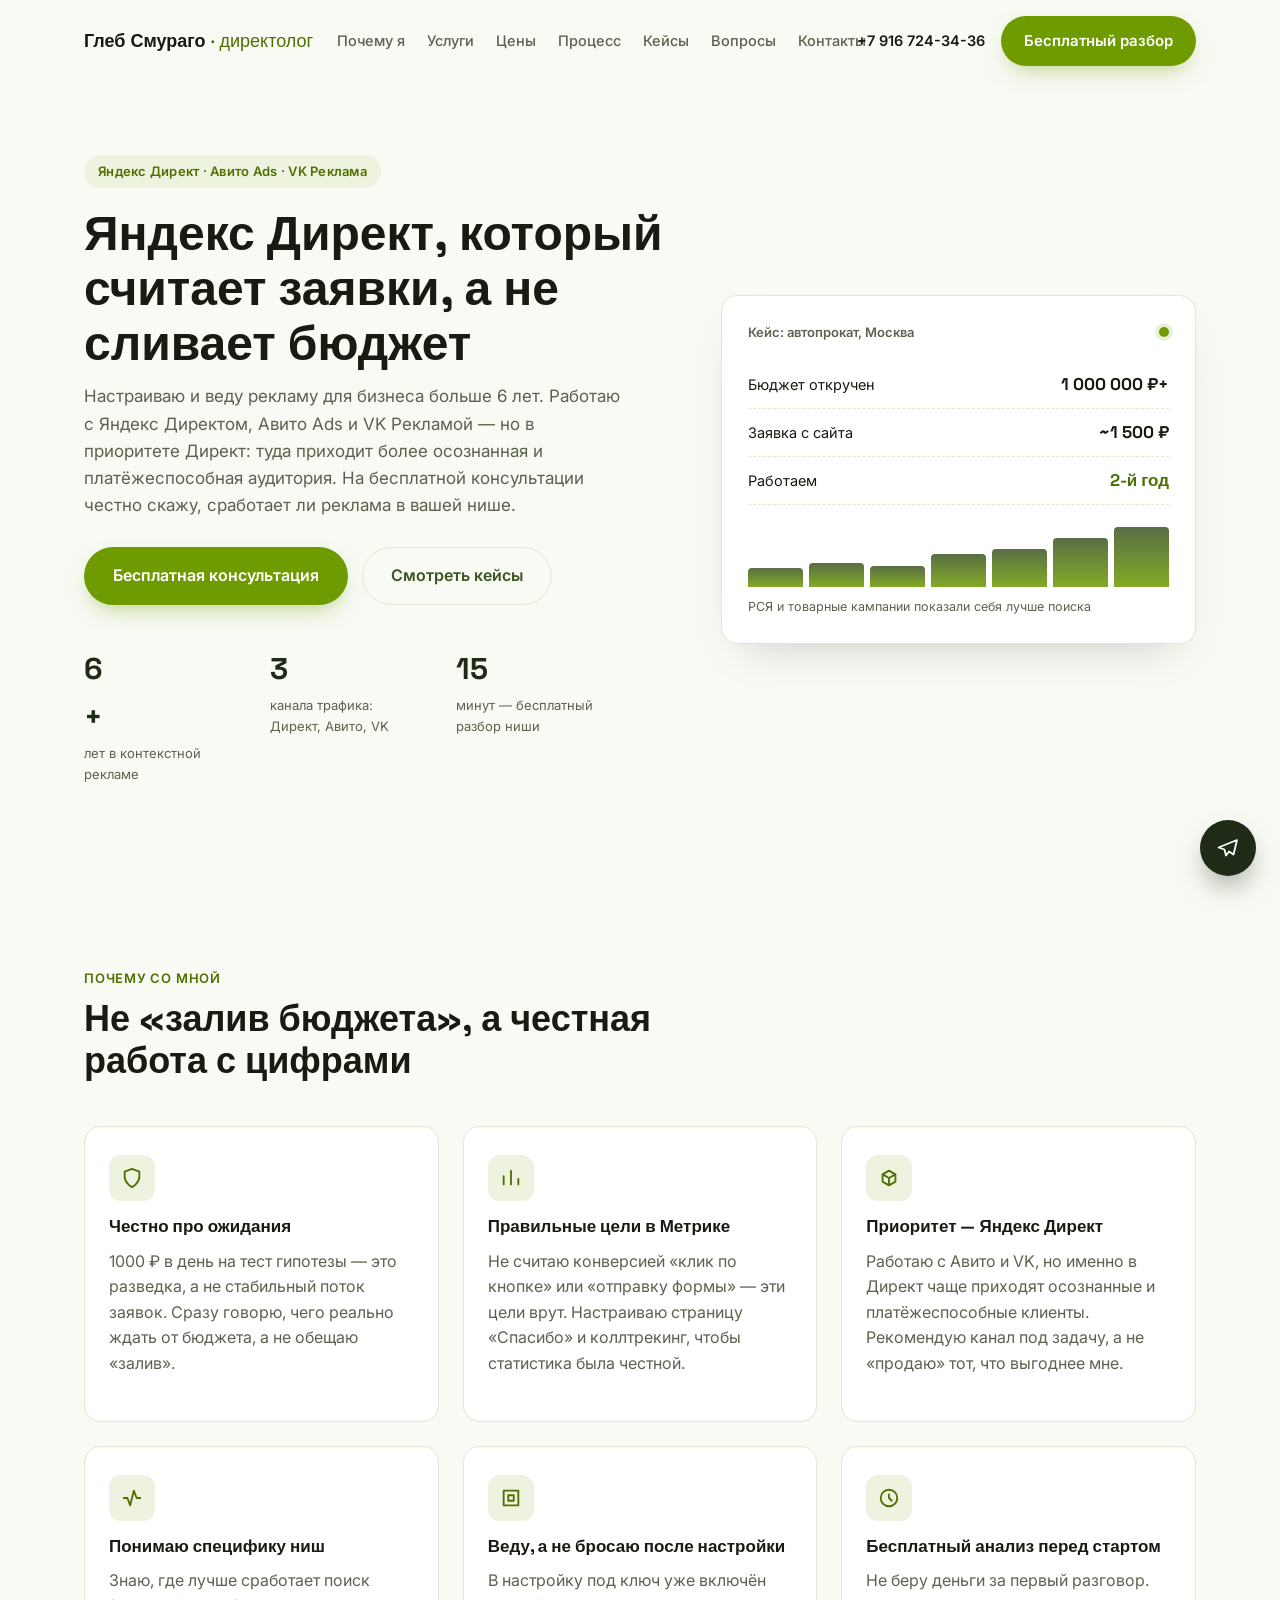
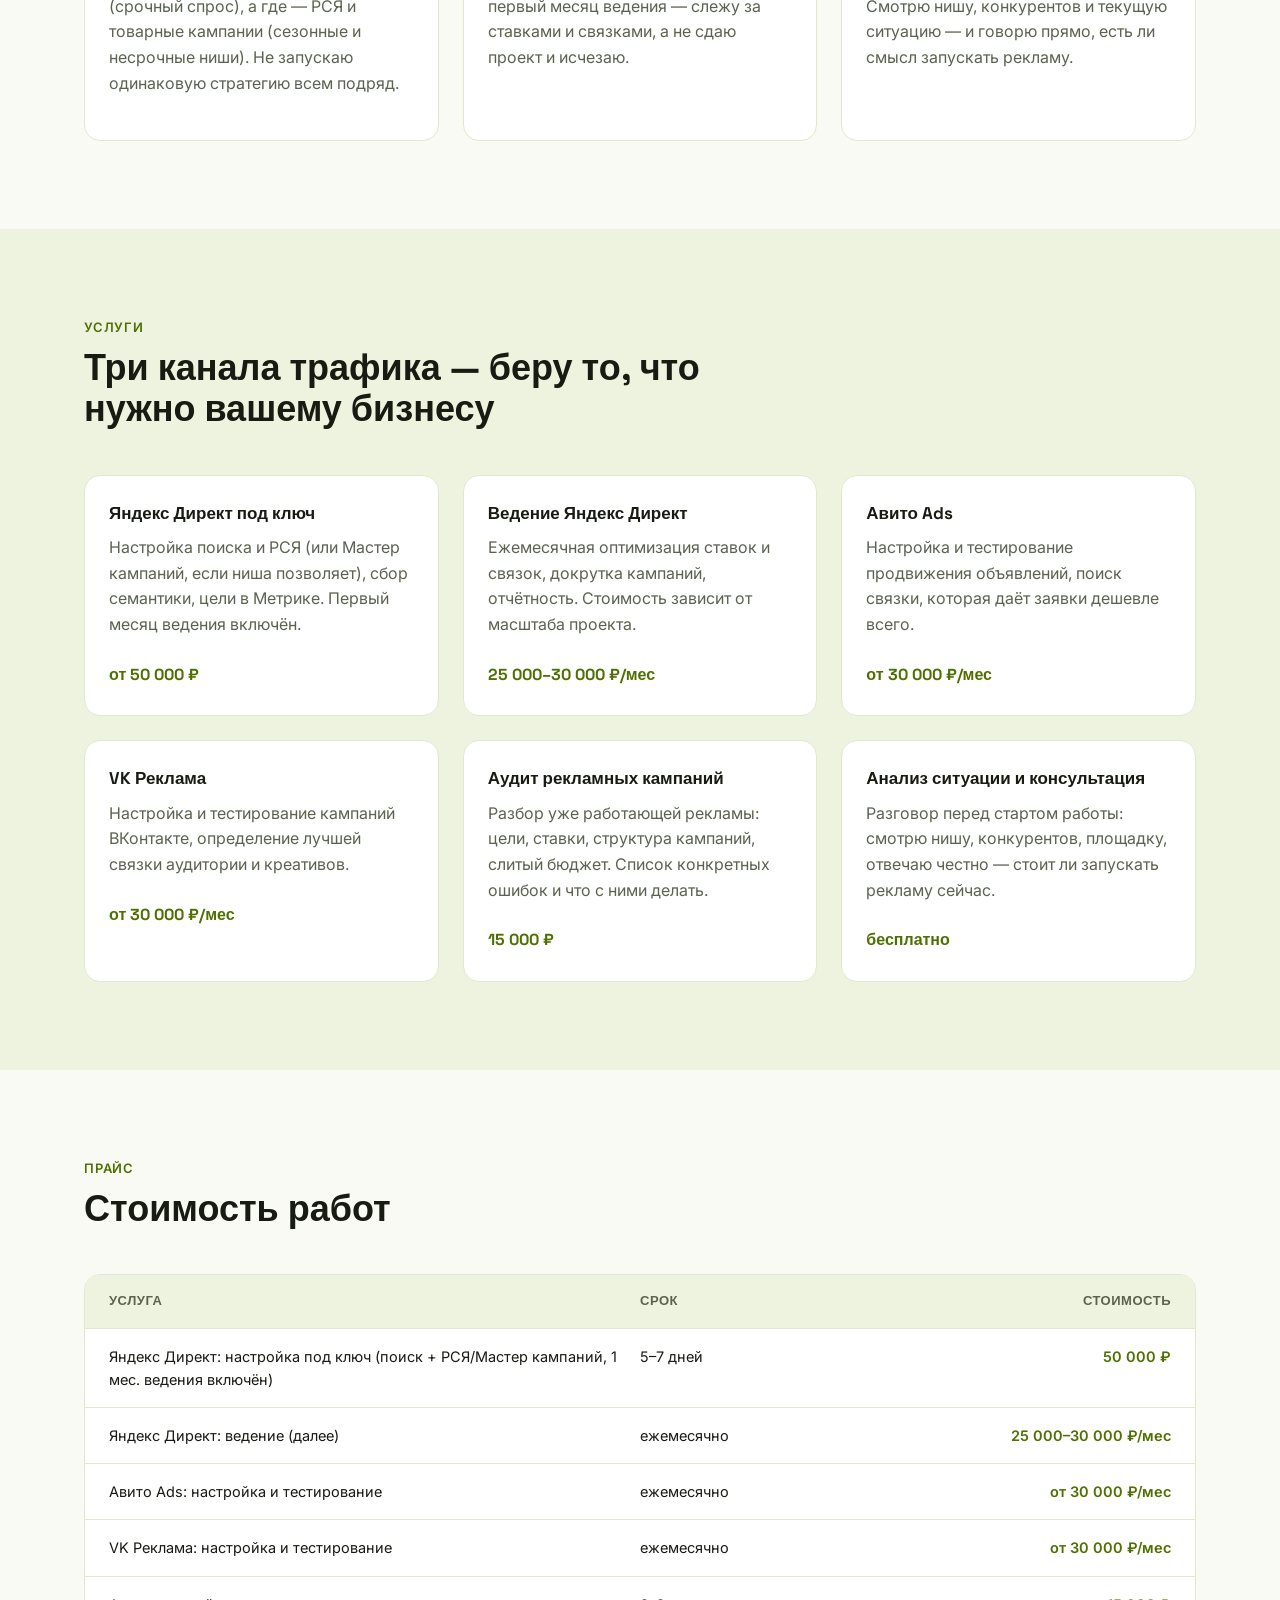
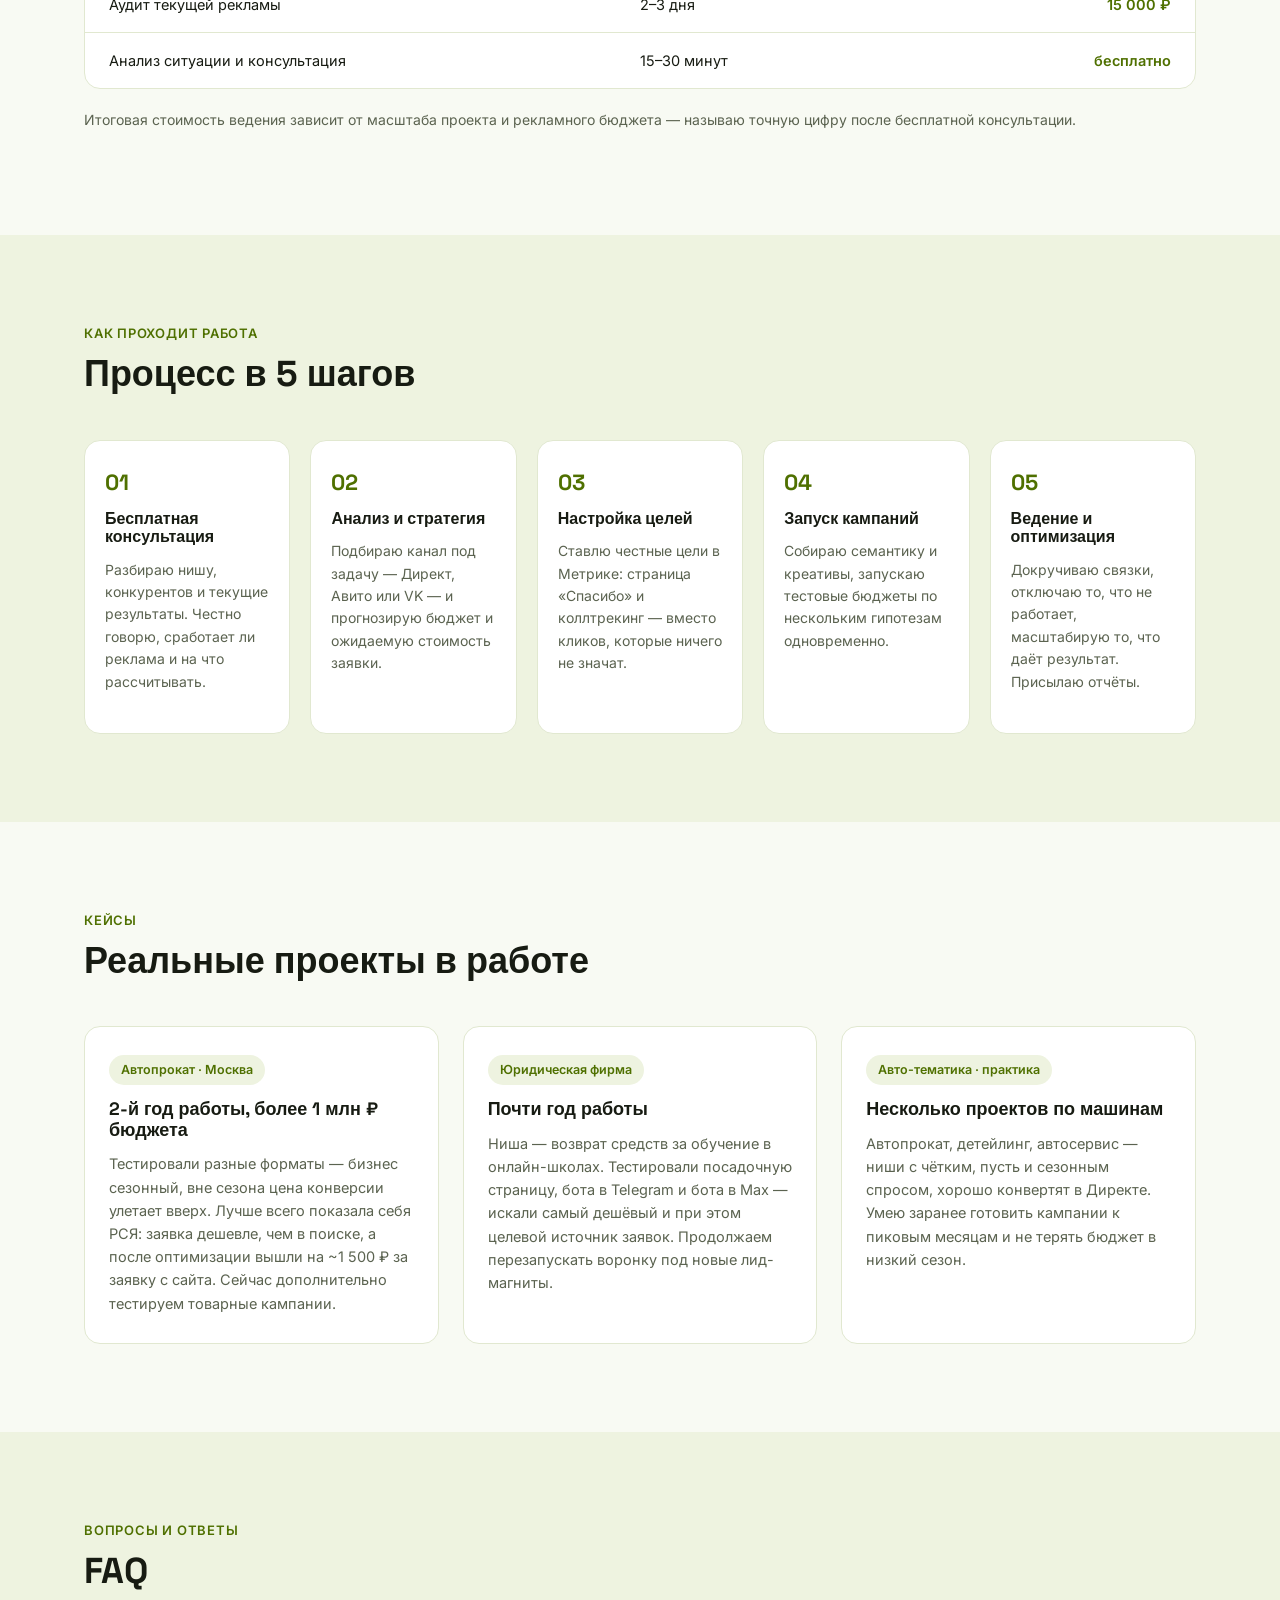
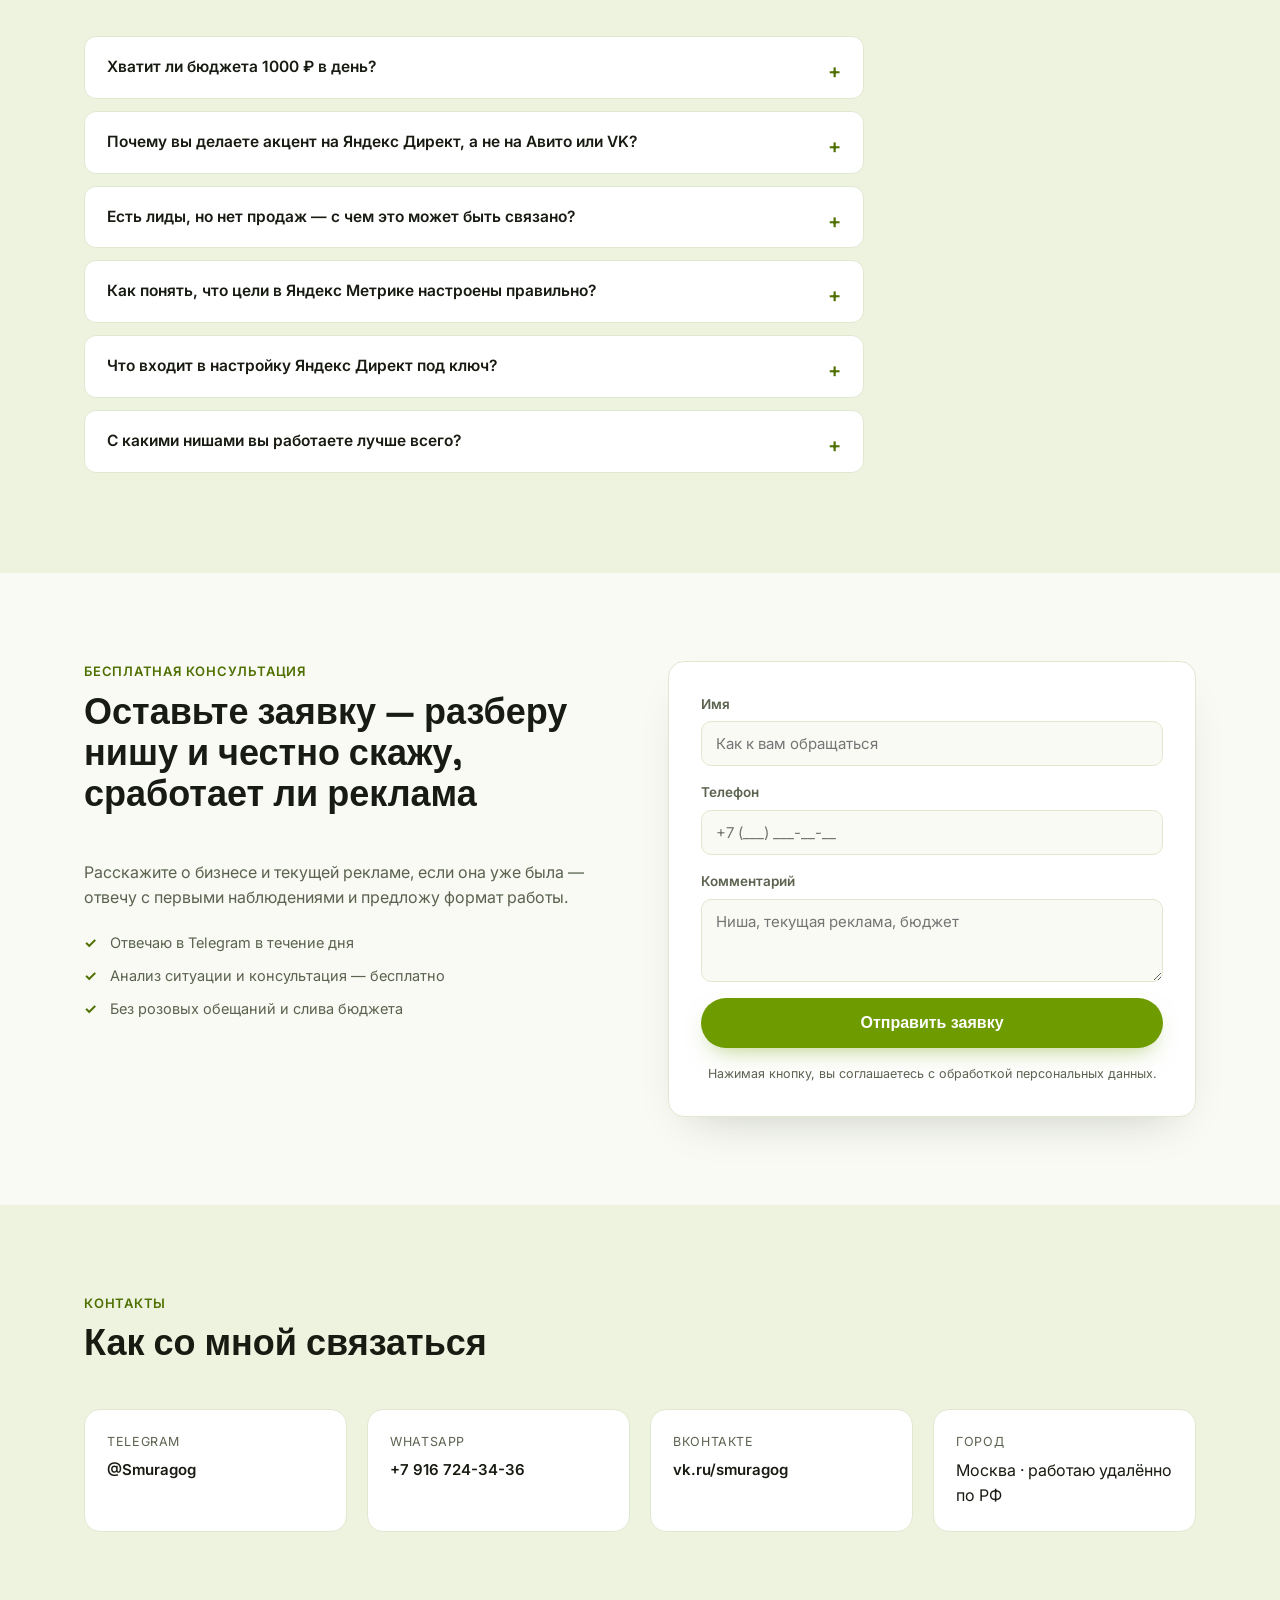
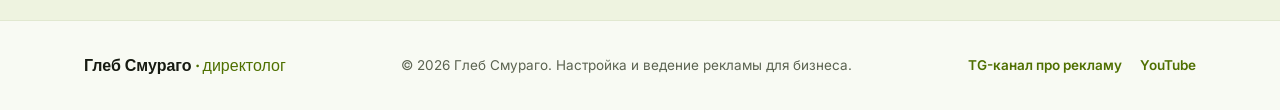
==== index.html @ e634427b "init: landing for Gleb Smurago (director marketing)" ====
<!DOCTYPE html>
<html lang="ru">
<head>
<meta charset="UTF-8">
<meta name="viewport" content="width=device-width, initial-scale=1.0">
<title>Глеб Смураго — директолог | Яндекс Директ, Авито Ads, VK Реклама</title>
<meta name="description" content="Глеб Смураго: настройка и ведение Яндекс Директ, Авито Ads и VK Рекламы. Более 6 лет опыта, честная аналитика вместо слива бюджета, бесплатная консультация перед стартом.">
<link rel="preconnect" href="https://fonts.googleapis.com">
<link rel="preconnect" href="https://fonts.gstatic.com" crossorigin>
<link href="https://fonts.googleapis.com/css2?family=Inter:wght@400;500;600;700;800&family=Space+Grotesk:wght@500;600;700&display=swap" rel="stylesheet">
<link rel="stylesheet" href="styles.css">
</head>
<body>

<header class="header" id="header">
  <div class="container header__inner">
    <a href="#home" class="logo">Глеб Смураго<span class="logo__suffix"> · директолог</span></a>
    <nav class="nav" id="nav">
      <a href="#advantages">Почему я</a>
      <a href="#services">Услуги</a>
      <a href="#prices">Цены</a>
      <a href="#process">Процесс</a>
      <a href="#cases">Кейсы</a>
      <a href="#faq">Вопросы</a>
      <a href="#contacts">Контакты</a>
    </nav>
    <div class="header__actions">
      <a href="tel:+79167243436" class="header__phone">+7 916 724-34-36</a>
      <a href="#form" class="btn btn--primary">Бесплатный разбор</a>
      <button class="burger" id="burger" aria-label="Меню">
        <span></span><span></span><span></span>
      </button>
    </div>
  </div>
</header>

<main>

  <!-- HERO -->
  <section class="hero" id="home">
    <div class="container hero__inner">
      <div class="hero__content">
        <p class="eyebrow">Яндекс Директ · Авито Ads · VK Реклама</p>
        <h1>Яндекс Директ, который считает заявки, а не сливает бюджет</h1>
        <p class="hero__lead">Настраиваю и веду рекламу для бизнеса больше 6 лет. Работаю с Яндекс Директом, Авито Ads и VK Рекламой — но в приоритете Директ: туда приходит более осознанная и платёжеспособная аудитория. На бесплатной консультации честно скажу, сработает ли реклама в вашей нише.</p>
        <div class="hero__cta">
          <a href="#form" class="btn btn--primary btn--lg">Бесплатная консультация</a>
          <a href="#cases" class="btn btn--ghost btn--lg">Смотреть кейсы</a>
        </div>
        <div class="hero__stats">
          <div class="stat">
            <span class="stat__num" data-target="6">0</span><span class="stat__plus">+</span>
            <span class="stat__label">лет в контекстной рекламе</span>
          </div>
          <div class="stat">
            <span class="stat__num" data-target="3">0</span>
            <span class="stat__label">канала трафика: Директ, Авито, VK</span>
          </div>
          <div class="stat">
            <span class="stat__num" data-target="15">0</span>
            <span class="stat__label">минут — бесплатный разбор ниши</span>
          </div>
        </div>
      </div>
      <div class="hero__card">
        <div class="hero__card-top">
          <span class="hero__card-tag">Кейс: автопрокат, Москва</span>
          <span class="hero__card-dot"></span>
        </div>
        <div class="hero__card-row">
          <span>Бюджет откручен</span>
          <strong>1 000 000 ₽+</strong>
        </div>
        <div class="hero__card-row">
          <span>Заявка с сайта</span>
          <strong>~1 500 ₽</strong>
        </div>
        <div class="hero__card-row">
          <span>Работаем</span>
          <strong class="up">2-й год</strong>
        </div>
        <div class="hero__card-chart" aria-hidden="true">
          <span style="height:30%"></span>
          <span style="height:38%"></span>
          <span style="height:34%"></span>
          <span style="height:52%"></span>
          <span style="height:60%"></span>
          <span style="height:78%"></span>
          <span style="height:94%"></span>
        </div>
        <p class="hero__card-note">РСЯ и товарные кампании показали себя лучше поиска</p>
      </div>
    </div>
  </section>

  <!-- ADVANTAGES -->
  <section class="section" id="advantages">
    <div class="container">
      <p class="section__eyebrow">Почему со мной</p>
      <h2 class="section__title">Не «залив бюджета», а честная работа с цифрами</h2>
      <div class="grid grid--3">
        <div class="adv">
          <div class="adv__icon">
            <svg viewBox="0 0 24 24" fill="none"><path d="M12 22s-8-4.5-8-11V5l8-3 8 3v6c0 6.5-8 11-8 11z" stroke="currentColor" stroke-width="2" stroke-linejoin="round"/></svg>
          </div>
          <h3>Честно про ожидания</h3>
          <p>1000 ₽ в день на тест гипотезы — это разведка, а не стабильный поток заявок. Сразу говорю, чего реально ждать от бюджета, а не обещаю «залив».</p>
        </div>
        <div class="adv">
          <div class="adv__icon">
            <svg viewBox="0 0 24 24" fill="none"><path d="M4 19V10M12 19V4M20 19V13" stroke="currentColor" stroke-width="2" stroke-linecap="round"/></svg>
          </div>
          <h3>Правильные цели в Метрике</h3>
          <p>Не считаю конверсией «клик по кнопке» или «отправку формы» — эти цели врут. Настраиваю страницу «Спасибо» и коллтрекинг, чтобы статистика была честной.</p>
        </div>
        <div class="adv">
          <div class="adv__icon">
            <svg viewBox="0 0 24 24" fill="none"><path d="M12 20l-7-4V8l7-4 7 4v8l-7 4z" stroke="currentColor" stroke-width="2" stroke-linejoin="round"/><path d="M12 20v-8M19 8l-7 4-7-4" stroke="currentColor" stroke-width="2" stroke-linejoin="round"/></svg>
          </div>
          <h3>Приоритет — Яндекс Директ</h3>
          <p>Работаю с Авито и VK, но именно в Директ чаще приходят осознанные и платёжеспособные клиенты. Рекомендую канал под задачу, а не «продаю» тот, что выгоднее мне.</p>
        </div>
        <div class="adv">
          <div class="adv__icon">
            <svg viewBox="0 0 24 24" fill="none"><path d="M3 12h4l3 8 4-16 3 8h4" stroke="currentColor" stroke-width="2" stroke-linecap="round" stroke-linejoin="round"/></svg>
          </div>
          <h3>Понимаю специфику ниш</h3>
          <p>Знаю, где лучше сработает поиск (срочный спрос), а где — РСЯ и товарные кампании (сезонные и несрочные ниши). Не запускаю одинаковую стратегию всем подряд.</p>
        </div>
        <div class="adv">
          <div class="adv__icon">
            <svg viewBox="0 0 24 24" fill="none"><path d="M4 4h16v16H4z" stroke="currentColor" stroke-width="2" stroke-linejoin="round"/><path d="M9 9h6v6H9z" stroke="currentColor" stroke-width="2" stroke-linejoin="round"/></svg>
          </div>
          <h3>Веду, а не бросаю после настройки</h3>
          <p>В настройку под ключ уже включён первый месяц ведения — слежу за ставками и связками, а не сдаю проект и исчезаю.</p>
        </div>
        <div class="adv">
          <div class="adv__icon">
            <svg viewBox="0 0 24 24" fill="none"><path d="M12 8v4l3 3" stroke="currentColor" stroke-width="2" stroke-linecap="round"/><circle cx="12" cy="12" r="9" stroke="currentColor" stroke-width="2"/></svg>
          </div>
          <h3>Бесплатный анализ перед стартом</h3>
          <p>Не беру деньги за первый разговор. Смотрю нишу, конкурентов и текущую ситуацию — и говорю прямо, есть ли смысл запускать рекламу.</p>
        </div>
      </div>
    </div>
  </section>

  <!-- SERVICES -->
  <section class="section section--alt" id="services">
    <div class="container">
      <p class="section__eyebrow">Услуги</p>
      <h2 class="section__title">Три канала трафика — беру то, что нужно вашему бизнесу</h2>
      <div class="grid grid--3">
        <div class="service">
          <h3>Яндекс Директ под ключ</h3>
          <p>Настройка поиска и РСЯ (или Мастер кампаний, если ниша позволяет), сбор семантики, цели в Метрике. Первый месяц ведения включён.</p>
          <span class="service__price">от 50 000 ₽</span>
        </div>
        <div class="service">
          <h3>Ведение Яндекс Директ</h3>
          <p>Ежемесячная оптимизация ставок и связок, докрутка кампаний, отчётность. Стоимость зависит от масштаба проекта.</p>
          <span class="service__price">25 000–30 000 ₽/мес</span>
        </div>
        <div class="service">
          <h3>Авито Ads</h3>
          <p>Настройка и тестирование продвижения объявлений, поиск связки, которая даёт заявки дешевле всего.</p>
          <span class="service__price">от 30 000 ₽/мес</span>
        </div>
        <div class="service">
          <h3>VK Реклама</h3>
          <p>Настройка и тестирование кампаний ВКонтакте, определение лучшей связки аудитории и креативов.</p>
          <span class="service__price">от 30 000 ₽/мес</span>
        </div>
        <div class="service">
          <h3>Аудит рекламных кампаний</h3>
          <p>Разбор уже работающей рекламы: цели, ставки, структура кампаний, слитый бюджет. Список конкретных ошибок и что с ними делать.</p>
          <span class="service__price">15 000 ₽</span>
        </div>
        <div class="service">
          <h3>Анализ ситуации и консультация</h3>
          <p>Разговор перед стартом работы: смотрю нишу, конкурентов, площадку, отвечаю честно — стоит ли запускать рекламу сейчас.</p>
          <span class="service__price">бесплатно</span>
        </div>
      </div>
    </div>
  </section>

  <!-- PRICES -->
  <section class="section" id="prices">
    <div class="container">
      <p class="section__eyebrow">Прайс</p>
      <h2 class="section__title">Стоимость работ</h2>
      <div class="price-table">
        <div class="price-row price-row--head">
          <span>Услуга</span>
          <span>Срок</span>
          <span>Стоимость</span>
        </div>
        <div class="price-row"><span>Яндекс Директ: настройка под ключ (поиск + РСЯ/Мастер кампаний, 1 мес. ведения включён)</span><span>5–7 дней</span><span>50 000 ₽</span></div>
        <div class="price-row"><span>Яндекс Директ: ведение (далее)</span><span>ежемесячно</span><span>25 000–30 000 ₽/мес</span></div>
        <div class="price-row"><span>Авито Ads: настройка и тестирование</span><span>ежемесячно</span><span>от 30 000 ₽/мес</span></div>
        <div class="price-row"><span>VK Реклама: настройка и тестирование</span><span>ежемесячно</span><span>от 30 000 ₽/мес</span></div>
        <div class="price-row"><span>Аудит текущей рекламы</span><span>2–3 дня</span><span>15 000 ₽</span></div>
        <div class="price-row"><span>Анализ ситуации и консультация</span><span>15–30 минут</span><span>бесплатно</span></div>
      </div>
      <p class="price-note">Итоговая стоимость ведения зависит от масштаба проекта и рекламного бюджета — называю точную цифру после бесплатной консультации.</p>
    </div>
  </section>

  <!-- PROCESS -->
  <section class="section section--alt" id="process">
    <div class="container">
      <p class="section__eyebrow">Как проходит работа</p>
      <h2 class="section__title">Процесс в 5 шагов</h2>
      <div class="steps">
        <div class="step">
          <span class="step__num">01</span>
          <h3>Бесплатная консультация</h3>
          <p>Разбираю нишу, конкурентов и текущие результаты. Честно говорю, сработает ли реклама и на что рассчитывать.</p>
        </div>
        <div class="step">
          <span class="step__num">02</span>
          <h3>Анализ и стратегия</h3>
          <p>Подбираю канал под задачу — Директ, Авито или VK — и прогнозирую бюджет и ожидаемую стоимость заявки.</p>
        </div>
        <div class="step">
          <span class="step__num">03</span>
          <h3>Настройка целей</h3>
          <p>Ставлю честные цели в Метрике: страница «Спасибо» и коллтрекинг — вместо кликов, которые ничего не значат.</p>
        </div>
        <div class="step">
          <span class="step__num">04</span>
          <h3>Запуск кампаний</h3>
          <p>Собираю семантику и креативы, запускаю тестовые бюджеты по нескольким гипотезам одновременно.</p>
        </div>
        <div class="step">
          <span class="step__num">05</span>
          <h3>Ведение и оптимизация</h3>
          <p>Докручиваю связки, отключаю то, что не работает, масштабирую то, что даёт результат. Присылаю отчёты.</p>
        </div>
      </div>
    </div>
  </section>

  <!-- CASES -->
  <section class="section" id="cases">
    <div class="container">
      <p class="section__eyebrow">Кейсы</p>
      <h2 class="section__title">Реальные проекты в работе</h2>
      <div class="grid grid--3">
        <div class="object">
          <span class="object__tag">Автопрокат · Москва</span>
          <h3>2-й год работы, более 1 млн ₽ бюджета</h3>
          <p>Тестировали разные форматы — бизнес сезонный, вне сезона цена конверсии улетает вверх. Лучше всего показала себя РСЯ: заявка дешевле, чем в поиске, а после оптимизации вышли на ~1 500 ₽ за заявку с сайта. Сейчас дополнительно тестируем товарные кампании.</p>
        </div>
        <div class="object">
          <span class="object__tag">Юридическая фирма</span>
          <h3>Почти год работы</h3>
          <p>Ниша — возврат средств за обучение в онлайн-школах. Тестировали посадочную страницу, бота в Telegram и бота в Max — искали самый дешёвый и при этом целевой источник заявок. Продолжаем перезапускать воронку под новые лид-магниты.</p>
        </div>
        <div class="object">
          <span class="object__tag">Авто-тематика · практика</span>
          <h3>Несколько проектов по машинам</h3>
          <p>Автопрокат, детейлинг, автосервис — ниши с чётким, пусть и сезонным спросом, хорошо конвертят в Директе. Умею заранее готовить кампании к пиковым месяцам и не терять бюджет в низкий сезон.</p>
        </div>
      </div>
    </div>
  </section>

  <!-- FAQ -->
  <section class="section section--alt" id="faq">
    <div class="container">
      <p class="section__eyebrow">Вопросы и ответы</p>
      <h2 class="section__title">FAQ</h2>
      <div class="faq">
        <details class="faq__item">
          <summary>Хватит ли бюджета 1000 ₽ в день?</summary>
          <p>Такого бюджета достаточно, чтобы протестировать гипотезу: проверить оффер, посмотреть, кликают ли по креативам, понять, вызывает ли сайт доверие. Но ждать от него стабильного потока заявок и захвата рынка — это как ждать урожай с кактуса. Для устойчивого результата бюджет считаем отдельно под вашу нишу.</p>
        </details>
        <details class="faq__item">
          <summary>Почему вы делаете акцент на Яндекс Директ, а не на Авито или VK?</summary>
          <p>В Директе аудитория обычно более осознанная — люди целенаправленно ищут товар или услугу. Авито и VK тоже работают, но чаще как дополнительный канал. Беру их в работу, если это действительно подходит вашей нише.</p>
        </details>
        <details class="faq__item">
          <summary>Есть лиды, но нет продаж — с чем это может быть связано?</summary>
          <p>Чаще всего дело в одном из пяти: нецелевой трафик, несоответствие рекламы и посадочной страницы, сезонность, слабый продукт или слабая воронка продаж. На консультации разбираю, что из этого происходит у вас, и что с этим делать.</p>
        </details>
        <details class="faq__item">
          <summary>Как понять, что цели в Яндекс Метрике настроены правильно?</summary>
          <p>Цели вроде «клик по кнопке» или «отправка формы» часто врут — можно кликнуть и не отправить заявку, а система всё равно засчитает конверсию. Настраиваю честные цели: страница «Спасибо» после реальной отправки заявки и коллтрекинг вместо клика по номеру телефона.</p>
        </details>
        <details class="faq__item">
          <summary>Что входит в настройку Яндекс Директ под ключ?</summary>
          <p>Сбор семантики, структура кампаний на поиск и РСЯ (или Мастер кампаний, если ниша позволяет), настройка целей в Метрике, запуск и первый месяц ведения — уже включены в стоимость.</p>
        </details>
        <details class="faq__item">
          <summary>С какими нишами вы работаете лучше всего?</summary>
          <p>С нишами срочного спроса (эвакуатор, ремонт техники, медицинские услуги вне Москвы) и с товарами и услугами, где есть понятный, пусть и сезонный спрос: автопрокат, мебель, ремонт квартир, строительство домов, детейлинг. С «нишами вкусовщины» — дизайн, тату, фото — работаю осторожно, там часто эффективнее соцсети.</p>
        </details>
      </div>
    </div>
  </section>

  <!-- FORM -->
  <section class="section" id="form">
    <div class="container form-section">
      <div class="form-section__text">
        <p class="section__eyebrow">Бесплатная консультация</p>
        <h2 class="section__title">Оставьте заявку — разберу нишу и честно скажу, сработает ли реклама</h2>
        <p>Расскажите о бизнесе и текущей рекламе, если она уже была — отвечу с первыми наблюдениями и предложу формат работы.</p>
        <ul class="form-section__list">
          <li>Отвечаю в Telegram в течение дня</li>
          <li>Анализ ситуации и консультация — бесплатно</li>
          <li>Без розовых обещаний и слива бюджета</li>
        </ul>
      </div>
      <form class="form" id="leadForm">
        <input type="text" name="_gotcha" style="display:none" tabindex="-1" autocomplete="off">
        <label>
          Имя
          <input type="text" name="name" placeholder="Как к вам обращаться" required>
        </label>
        <label>
          Телефон
          <input type="tel" name="phone" placeholder="+7 (___) ___-__-__" required>
        </label>
        <label>
          Комментарий
          <textarea name="comment" rows="3" placeholder="Ниша, текущая реклама, бюджет"></textarea>
        </label>
        <button type="submit" class="btn btn--primary btn--lg btn--block">Отправить заявку</button>
        <p class="form__note">Нажимая кнопку, вы соглашаетесь с обработкой персональных данных.</p>
      </form>
    </div>
  </section>

  <!-- CONTACTS -->
  <section class="section section--alt" id="contacts">
    <div class="container">
      <p class="section__eyebrow">Контакты</p>
      <h2 class="section__title">Как со мной связаться</h2>
      <div class="contacts">
        <div class="contact-card">
          <span class="contact-card__label">Telegram</span>
          <a href="https://t.me/Smuragog" target="_blank" rel="noopener">@Smuragog</a>
        </div>
        <div class="contact-card">
          <span class="contact-card__label">WhatsApp</span>
          <a href="https://wa.me/79167243436" target="_blank" rel="noopener">+7 916 724-34-36</a>
        </div>
        <div class="contact-card">
          <span class="contact-card__label">ВКонтакте</span>
          <a href="https://vk.ru/smuragog" target="_blank" rel="noopener">vk.ru/smuragog</a>
        </div>
        <div class="contact-card">
          <span class="contact-card__label">Город</span>
          <span>Москва · работаю удалённо по РФ</span>
        </div>
      </div>
    </div>
  </section>

</main>

<footer class="footer">
  <div class="container footer__inner">
    <a href="#home" class="logo logo--footer">Глеб Смураго <span class="logo__suffix">· директолог</span></a>
    <p>© <span id="year"></span> Глеб Смураго. Настройка и ведение рекламы для бизнеса.</p>
    <div class="footer__links">
      <a href="https://t.me/smuragogmarketing" target="_blank" rel="noopener">TG-канал про рекламу</a>
      <a href="https://www.youtube.com/@Smuragog" target="_blank" rel="noopener">YouTube</a>
    </div>
  </div>
</footer>

<a href="https://t.me/Smuragog" class="fab" target="_blank" rel="noopener" aria-label="Написать в Telegram">
  <svg viewBox="0 0 24 24" fill="none"><path d="M21 4L2.5 11.5l6 2 1.5 6 3-4 4.5 3L21 4z" stroke="currentColor" stroke-width="1.8" stroke-linejoin="round"/></svg>
</a>

<script src="script.js"></script>
</body>
</html>
---- styles.css ----
:root {
  --bg: #f8faf3;
  --bg-alt: #eef3e0;
  --surface: #ffffff;
  --ink: #171b12;
  --ink-soft: #5b6350;
  --border: #e1e8d0;
  --accent: #6e9b00;
  --accent-ink: #4f7000;
  --graphite: #1f2a17;
  --graphite-soft: #3c5424;
  --radius: 16px;
  --shadow: 0 20px 45px -25px rgba(23, 27, 18, 0.25);
  --font-head: "Space Grotesk", sans-serif;
  --font-body: "Inter", sans-serif;
}

* { box-sizing: border-box; }
html { scroll-behavior: smooth; }
body {
  margin: 0;
  font-family: var(--font-body);
  color: var(--ink);
  background: var(--bg);
  line-height: 1.6;
  -webkit-font-smoothing: antialiased;
}
h1, h2, h3 { font-family: var(--font-head); margin: 0 0 12px; line-height: 1.15; }
p { margin: 0 0 16px; color: var(--ink-soft); }
a { color: inherit; text-decoration: none; }
ul { margin: 0; padding: 0; list-style: none; }
.container { max-width: 1160px; margin: 0 auto; padding: 0 24px; }

.btn {
  display: inline-flex;
  align-items: center;
  justify-content: center;
  gap: 8px;
  padding: 12px 22px;
  border-radius: 999px;
  font-weight: 600;
  font-size: 15px;
  border: 1px solid transparent;
  cursor: pointer;
  transition: transform .15s ease, box-shadow .15s ease, background .15s ease;
  white-space: nowrap;
}
.btn--primary { background: var(--accent); color: #fff; box-shadow: 0 10px 25px -10px rgba(110,155,0,0.55); }
.btn--primary:hover { transform: translateY(-1px); box-shadow: 0 14px 30px -10px rgba(110,155,0,0.65); }
.btn--ghost { background: transparent; color: var(--graphite-soft); border-color: var(--border); }
.btn--ghost:hover { border-color: var(--accent); }
.btn--lg { padding: 15px 28px; font-size: 16px; }
.btn--block { width: 100%; }

/* HEADER */
.header {
  position: sticky;
  top: 0;
  z-index: 50;
  background: rgba(248, 250, 243, 0.88);
  backdrop-filter: blur(10px);
  border-bottom: 1px solid transparent;
  transition: border-color .2s ease, box-shadow .2s ease;
}
.header.scrolled { border-color: var(--border); box-shadow: 0 8px 24px -20px rgba(23,27,18,0.4); }
.header__inner {
  display: flex;
  align-items: center;
  justify-content: space-between;
  gap: 24px;
  min-width: 0;
  padding: 16px 24px;
}
.logo {
  font-family: var(--font-head);
  font-weight: 700;
  font-size: 18px;
  flex-shrink: 0;
  white-space: nowrap;
}
.logo__suffix { color: var(--accent-ink); font-weight: 500; }
.nav {
  display: flex;
  gap: 22px;
  flex-wrap: nowrap;
  min-width: 0;
}
.nav a {
  font-size: 14.5px;
  font-weight: 500;
  color: var(--ink-soft);
  white-space: nowrap;
}
.nav a:hover { color: var(--graphite); }
.header__actions { display: flex; align-items: center; gap: 16px; flex-shrink: 0; }
.header__phone { font-weight: 600; font-size: 14.5px; white-space: nowrap; }

.burger {
  display: none;
  flex-direction: column;
  justify-content: center;
  gap: 5px;
  width: 34px;
  height: 34px;
  border: 1px solid var(--border);
  border-radius: 10px;
  background: var(--surface);
  cursor: pointer;
}
.burger span { display: block; width: 16px; height: 2px; background: var(--ink); margin: 0 auto; transition: transform .2s ease, opacity .2s ease; }
.burger.is-open span:nth-child(1) { transform: translateY(7px) rotate(45deg); }
.burger.is-open span:nth-child(2) { opacity: 0; }
.burger.is-open span:nth-child(3) { transform: translateY(-7px) rotate(-45deg); }

/* HERO */
.hero { padding: 72px 0 96px; overflow: hidden; }
.hero__inner {
  display: grid;
  grid-template-columns: 1.1fr 0.9fr;
  gap: 56px;
  align-items: center;
}
.eyebrow {
  display: inline-block;
  font-size: 13px;
  font-weight: 600;
  letter-spacing: 0.02em;
  color: var(--accent-ink);
  background: var(--bg-alt);
  padding: 6px 14px;
  border-radius: 999px;
  margin-bottom: 18px;
}
.hero h1 { font-size: clamp(32px, 4vw, 48px); }
.hero__lead { font-size: 17px; max-width: 540px; }
.hero__cta { display: flex; gap: 14px; flex-wrap: wrap; margin: 28px 0 40px; }
.hero__stats { display: flex; gap: 36px; flex-wrap: wrap; }
.stat { display: flex; flex-direction: column; }
.stat__num, .stat__plus { font-family: var(--font-head); font-size: 30px; font-weight: 700; color: var(--graphite); display: inline; }
.stat__label { font-size: 13px; color: var(--ink-soft); max-width: 150px; margin-top: 2px; }

.hero__card {
  background: var(--surface);
  border: 1px solid var(--border);
  border-radius: var(--radius);
  padding: 26px;
  box-shadow: var(--shadow);
}
.hero__card-top { display: flex; align-items: center; justify-content: space-between; margin-bottom: 18px; }
.hero__card-tag { font-size: 13px; font-weight: 600; color: var(--ink-soft); }
.hero__card-dot { width: 10px; height: 10px; border-radius: 50%; background: var(--accent); box-shadow: 0 0 0 4px rgba(110,155,0,0.15); }
.hero__card-row { display: flex; align-items: center; justify-content: space-between; padding: 10px 0; border-bottom: 1px dashed var(--border); font-size: 14.5px; }
.hero__card-row:last-of-type { border-bottom: none; }
.hero__card-row strong { font-family: var(--font-head); font-size: 17px; }
.hero__card-row strong.up { color: var(--accent-ink); }
.hero__card-chart { display: flex; align-items: flex-end; gap: 6px; height: 64px; margin: 18px 0 10px; }
.hero__card-chart span { flex: 1; background: linear-gradient(180deg, var(--graphite-soft), var(--accent)); border-radius: 4px 4px 0 0; opacity: 0.85; }
.hero__card-note { font-size: 12.5px; color: var(--ink-soft); margin: 0; }

/* SECTIONS */
.section { padding: 88px 0; }
.section--alt { background: var(--bg-alt); }
.section__eyebrow { font-size: 13px; font-weight: 600; color: var(--accent-ink); text-transform: uppercase; letter-spacing: 0.06em; margin-bottom: 10px; }
.section__title { font-size: clamp(26px, 3vw, 36px); max-width: 680px; margin-bottom: 44px; }

.grid { display: grid; gap: 24px; }
.grid--4 { grid-template-columns: repeat(4, 1fr); }
.grid--3 { grid-template-columns: repeat(3, 1fr); }

.adv, .service, .object {
  background: var(--surface);
  border: 1px solid var(--border);
  border-radius: var(--radius);
  padding: 28px 24px;
}
.adv__icon {
  width: 46px; height: 46px;
  display: flex; align-items: center; justify-content: center;
  border-radius: 12px;
  background: var(--bg-alt);
  color: var(--accent-ink);
  margin-bottom: 16px;
}
.adv__icon svg { width: 22px; height: 22px; }
.adv h3, .service h3 { font-size: 17px; }

.service__price {
  display: inline-block;
  margin-top: 8px;
  font-weight: 700;
  color: var(--accent-ink);
  font-family: var(--font-head);
}

/* OBJECTS / CASES */
.object__tag {
  display: inline-block;
  font-size: 12.5px;
  font-weight: 600;
  color: var(--accent-ink);
  background: var(--bg-alt);
  padding: 5px 12px;
  border-radius: 999px;
  margin-bottom: 14px;
}
.object h3 { font-size: 18px; }
.object p { font-size: 14.5px; margin-bottom: 0; }

/* PRICE TABLE */
.price-table {
  border: 1px solid var(--border);
  border-radius: var(--radius);
  overflow: hidden;
  background: var(--surface);
}
.price-row {
  display: grid;
  grid-template-columns: 2fr 1fr 1fr;
  gap: 16px;
  padding: 16px 24px;
  border-bottom: 1px solid var(--border);
  font-size: 14.5px;
}
.price-row:last-child { border-bottom: none; }
.price-row--head { background: var(--bg-alt); font-weight: 700; font-family: var(--font-head); font-size: 13px; text-transform: uppercase; letter-spacing: 0.04em; color: var(--ink-soft); }
.price-row span:last-child { font-weight: 600; color: var(--accent-ink); text-align: right; }
.price-row--head span:last-child { color: var(--ink-soft); }
.price-note { margin-top: 20px; font-size: 14px; }

/* STEPS */
.steps { display: grid; grid-template-columns: repeat(5, 1fr); gap: 20px; }
.step {
  background: var(--surface);
  border: 1px solid var(--border);
  border-radius: var(--radius);
  padding: 24px 20px;
}
.step__num { font-family: var(--font-head); font-size: 22px; font-weight: 700; color: var(--accent-ink); display: block; margin-bottom: 10px; }
.step h3 { font-size: 16px; }
.step p { font-size: 14px; }

/* FAQ */
.faq { max-width: 780px; }
.faq__item {
  background: var(--surface);
  border: 1px solid var(--border);
  border-radius: 12px;
  padding: 18px 22px;
  margin-bottom: 12px;
}
.faq__item summary {
  cursor: pointer;
  font-weight: 600;
  font-size: 15.5px;
  list-style: none;
  position: relative;
  padding-right: 24px;
}
.faq__item summary::-webkit-details-marker { display: none; }
.faq__item summary::after {
  content: "+";
  position: absolute;
  right: 0; top: 0;
  font-size: 20px;
  color: var(--accent-ink);
}
.faq__item[open] summary::after { content: "–"; }
.faq__item p { margin-top: 12px; margin-bottom: 0; font-size: 14.5px; }

/* FORM */
.form-section { display: grid; grid-template-columns: 1fr 1fr; gap: 56px; align-items: start; }
.form-section__list { margin-top: 20px; }
.form-section__list li {
  padding-left: 26px;
  position: relative;
  margin-bottom: 10px;
  font-size: 14.5px;
  color: var(--ink-soft);
}
.form-section__list li::before {
  content: "✓";
  position: absolute;
  left: 0;
  color: var(--accent-ink);
  font-weight: 700;
}
.form {
  background: var(--surface);
  border: 1px solid var(--border);
  border-radius: var(--radius);
  padding: 32px;
  box-shadow: var(--shadow);
  display: flex;
  flex-direction: column;
  gap: 16px;
}
.form label { font-size: 13.5px; font-weight: 600; color: var(--ink-soft); display: flex; flex-direction: column; gap: 6px; }
.form input, .form textarea {
  font-family: var(--font-body);
  font-size: 15px;
  padding: 12px 14px;
  border-radius: 10px;
  border: 1px solid var(--border);
  background: var(--bg);
  color: var(--ink);
  resize: vertical;
}
.form input:focus, .form textarea:focus { outline: none; border-color: var(--accent); }
.form__note { font-size: 12.5px; color: var(--ink-soft); margin: 0; text-align: center; }

/* CONTACTS */
.contacts { display: grid; grid-template-columns: repeat(4, 1fr); gap: 20px; }
.contact-card {
  background: var(--surface);
  border: 1px solid var(--border);
  border-radius: var(--radius);
  padding: 22px;
  display: flex;
  flex-direction: column;
  gap: 6px;
}
.contact-card__label { font-size: 12.5px; text-transform: uppercase; letter-spacing: 0.05em; color: var(--ink-soft); }
.contact-card a { font-weight: 600; font-size: 15px; }
.contact-card a:hover { color: var(--accent-ink); }

/* FOOTER */
.footer { border-top: 1px solid var(--border); padding: 32px 0; }
.footer__inner { display: flex; align-items: center; justify-content: space-between; gap: 20px; flex-wrap: wrap; }
.footer p { margin: 0; font-size: 13.5px; }
.logo--footer { font-size: 16px; }
.footer__links { display: flex; gap: 18px; flex-wrap: wrap; }
.footer__links a { font-size: 13.5px; font-weight: 600; color: var(--accent-ink); }
.footer__links a:hover { color: var(--graphite); }

/* FAB */
.fab {
  position: fixed;
  right: 24px;
  bottom: 24px;
  width: 56px;
  height: 56px;
  border-radius: 50%;
  background: var(--graphite);
  color: #fff;
  display: flex;
  align-items: center;
  justify-content: center;
  box-shadow: 0 14px 30px -10px rgba(31,42,23,0.6);
  z-index: 40;
}
.fab svg { width: 24px; height: 24px; }

/* REVEAL ANIMATION */
.reveal { opacity: 0; transform: translateY(18px); transition: opacity .6s ease, transform .6s ease; }
.reveal.is-visible { opacity: 1; transform: translateY(0); }

/* BREAKPOINTS */
@media (max-width: 1180px) {
  .nav { gap: 16px; }
  .nav a { font-size: 14px; }
}
@media (max-width: 1100px) {
  .nav { display: none; }
  .burger { display: flex; }
  .nav.is-open {
    display: flex;
    flex-direction: column;
    position: absolute;
    top: 100%;
    left: 0;
    right: 0;
    background: var(--surface);
    border-bottom: 1px solid var(--border);
    padding: 16px 24px;
    gap: 4px;
  }
  .nav.is-open a { padding: 10px 0; border-bottom: 1px solid var(--border); }
  .nav.is-open a:last-child { border-bottom: none; }
}
@media (max-width: 900px) {
  .hero__inner { grid-template-columns: 1fr; }
  .hero__stats { gap: 28px; }
  .grid--4 { grid-template-columns: repeat(2, 1fr); }
  .grid--3 { grid-template-columns: repeat(2, 1fr); }
  .steps { grid-template-columns: repeat(2, 1fr); }
  .form-section { grid-template-columns: 1fr; }
  .contacts { grid-template-columns: repeat(2, 1fr); }
  .price-row { grid-template-columns: 1.4fr 1fr 1fr; font-size: 13.5px; padding: 14px 18px; }
}
@media (max-width: 560px) {
  .header__phone { display: none; }
  .grid--4, .grid--3, .steps, .contacts { grid-template-columns: 1fr; }
  .hero { padding: 48px 0 64px; }
  .section { padding: 64px 0; }
  .price-row { grid-template-columns: 1.2fr 0.9fr 1fr; gap: 8px; }
}
@media (max-width: 380px) {
  .logo__suffix { display: none; }
}
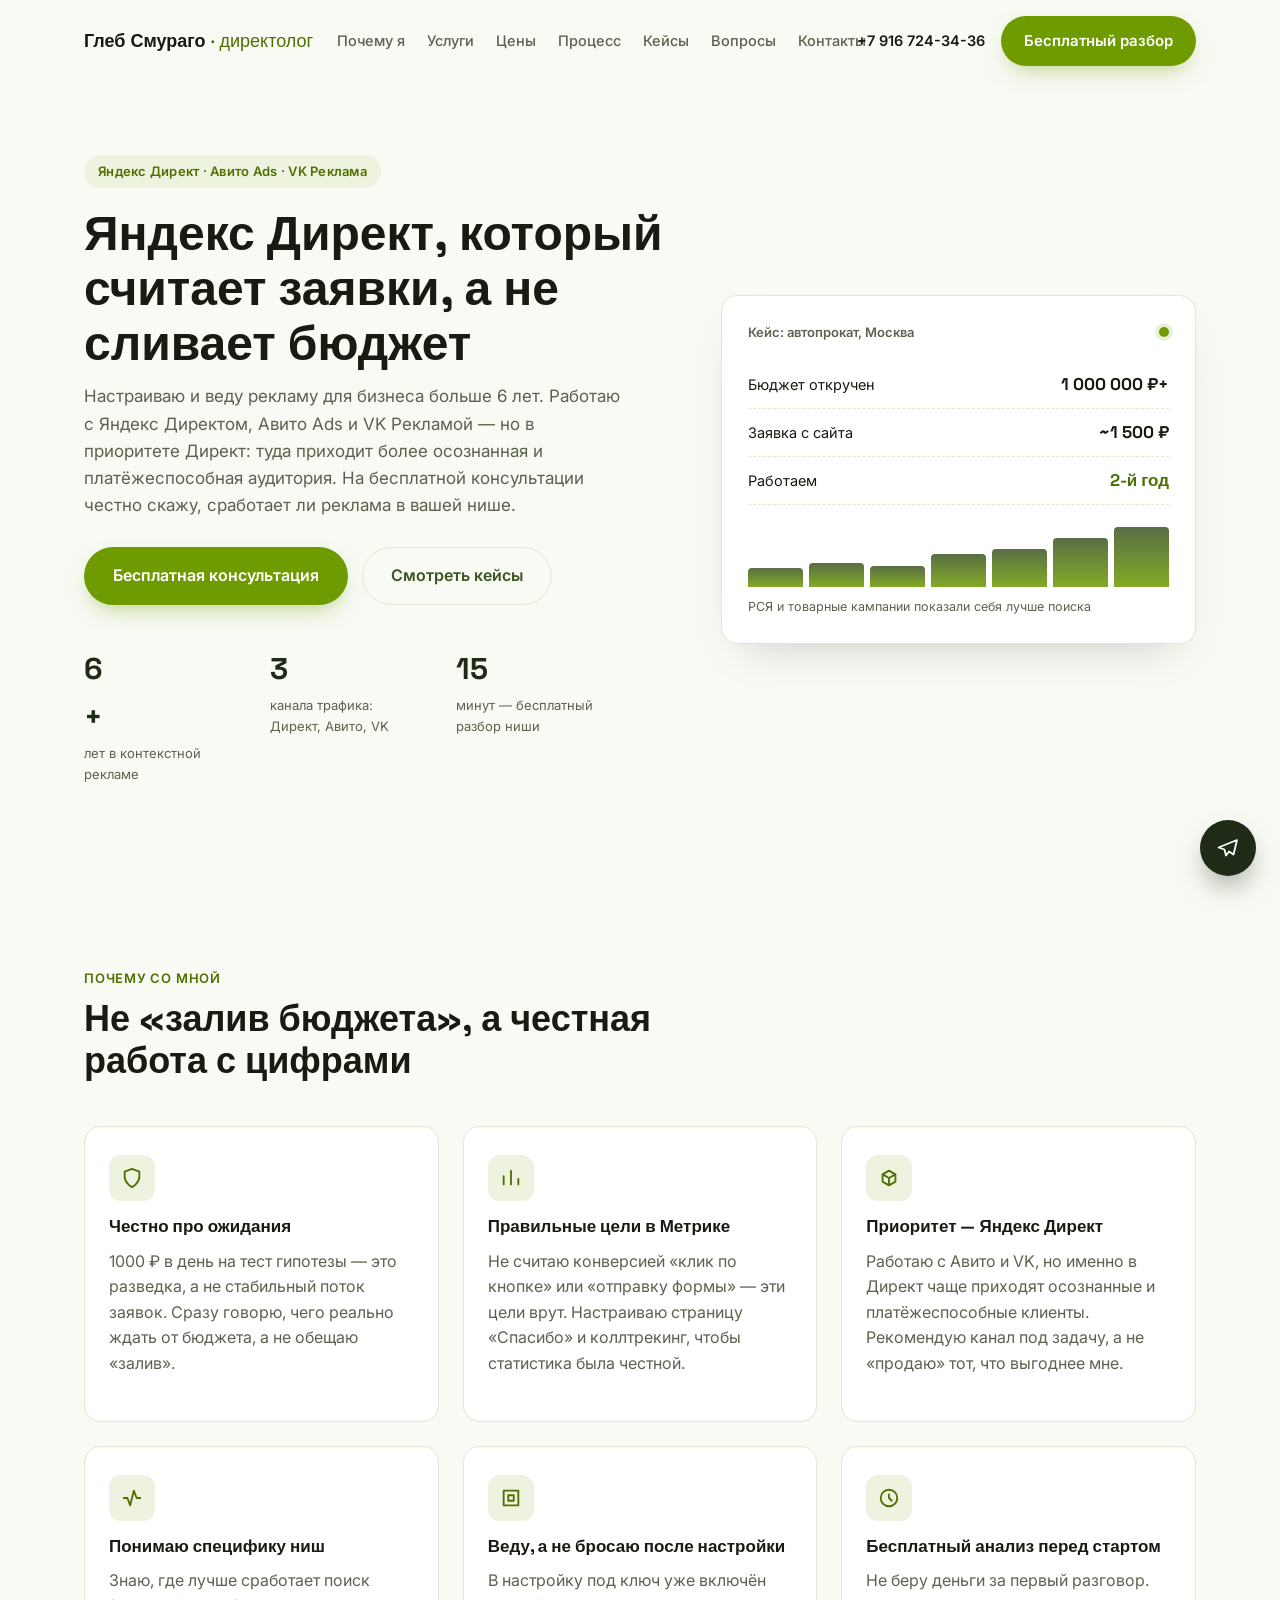
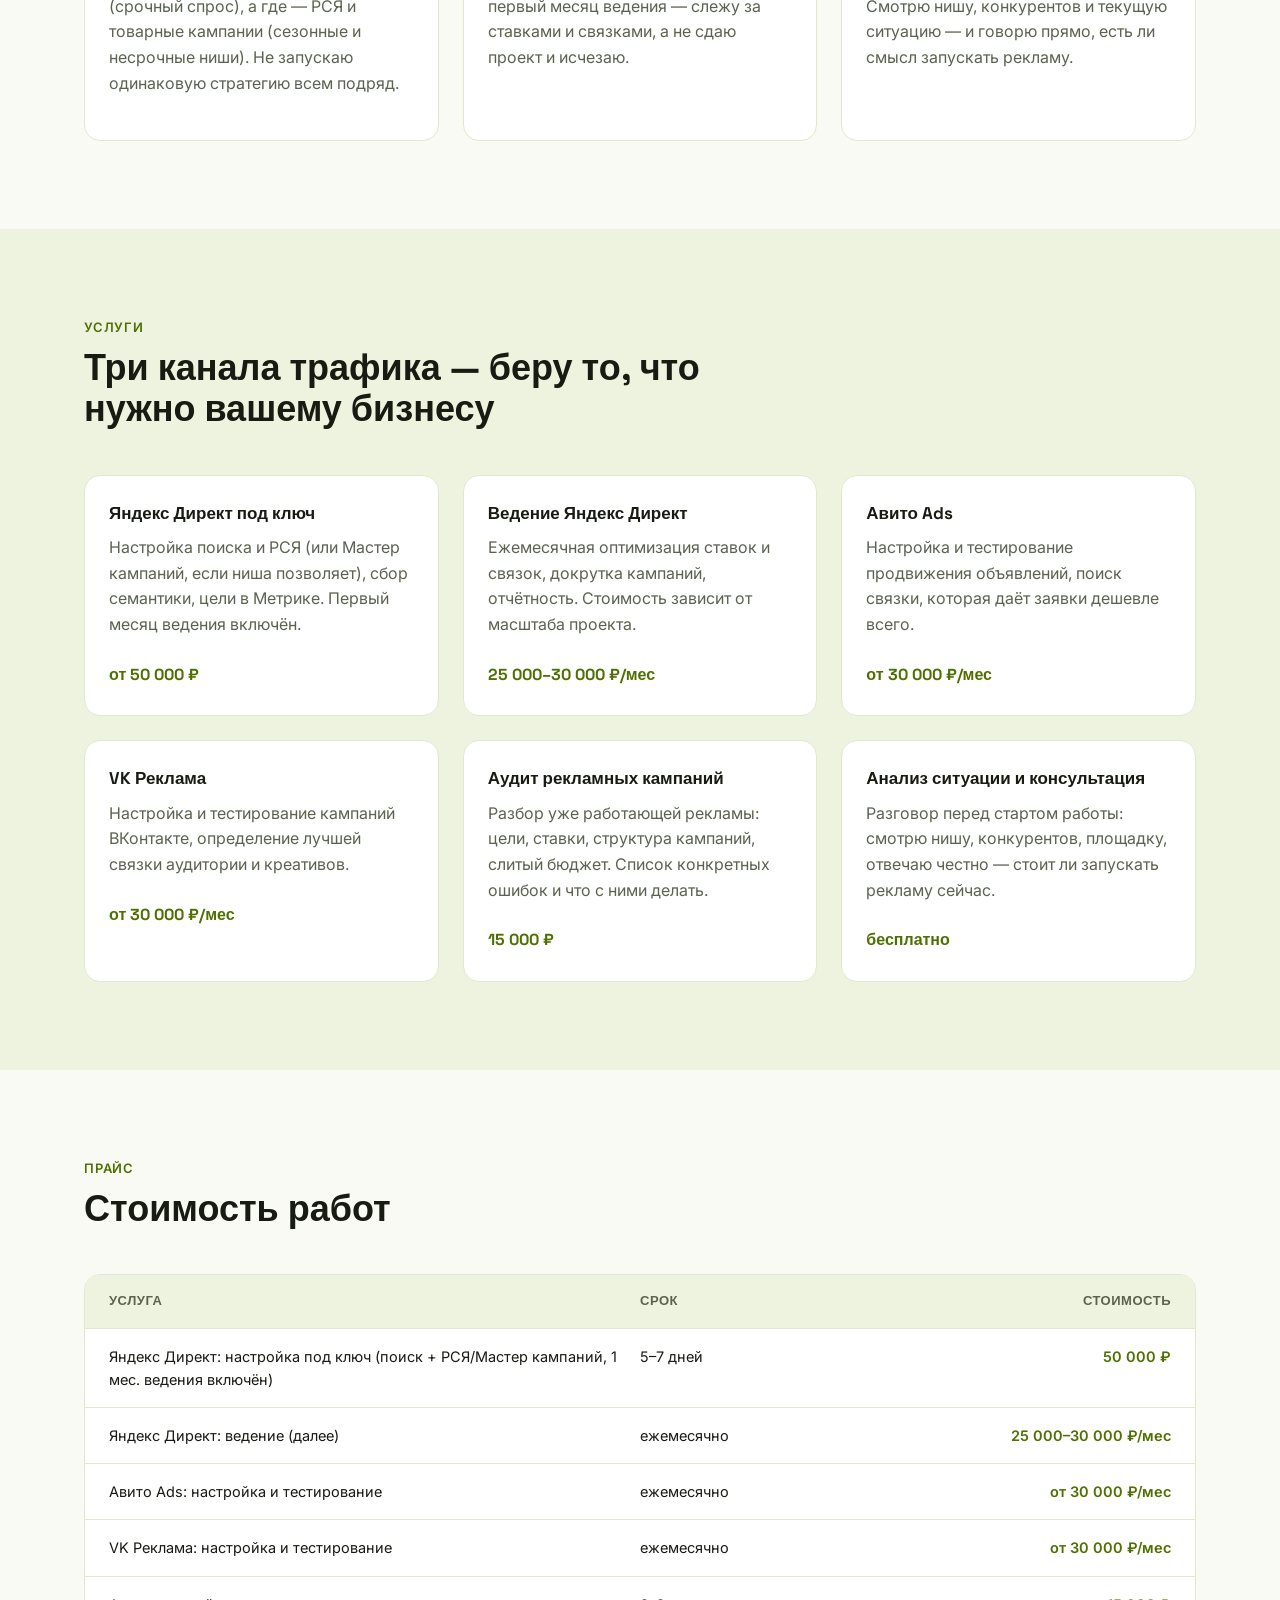
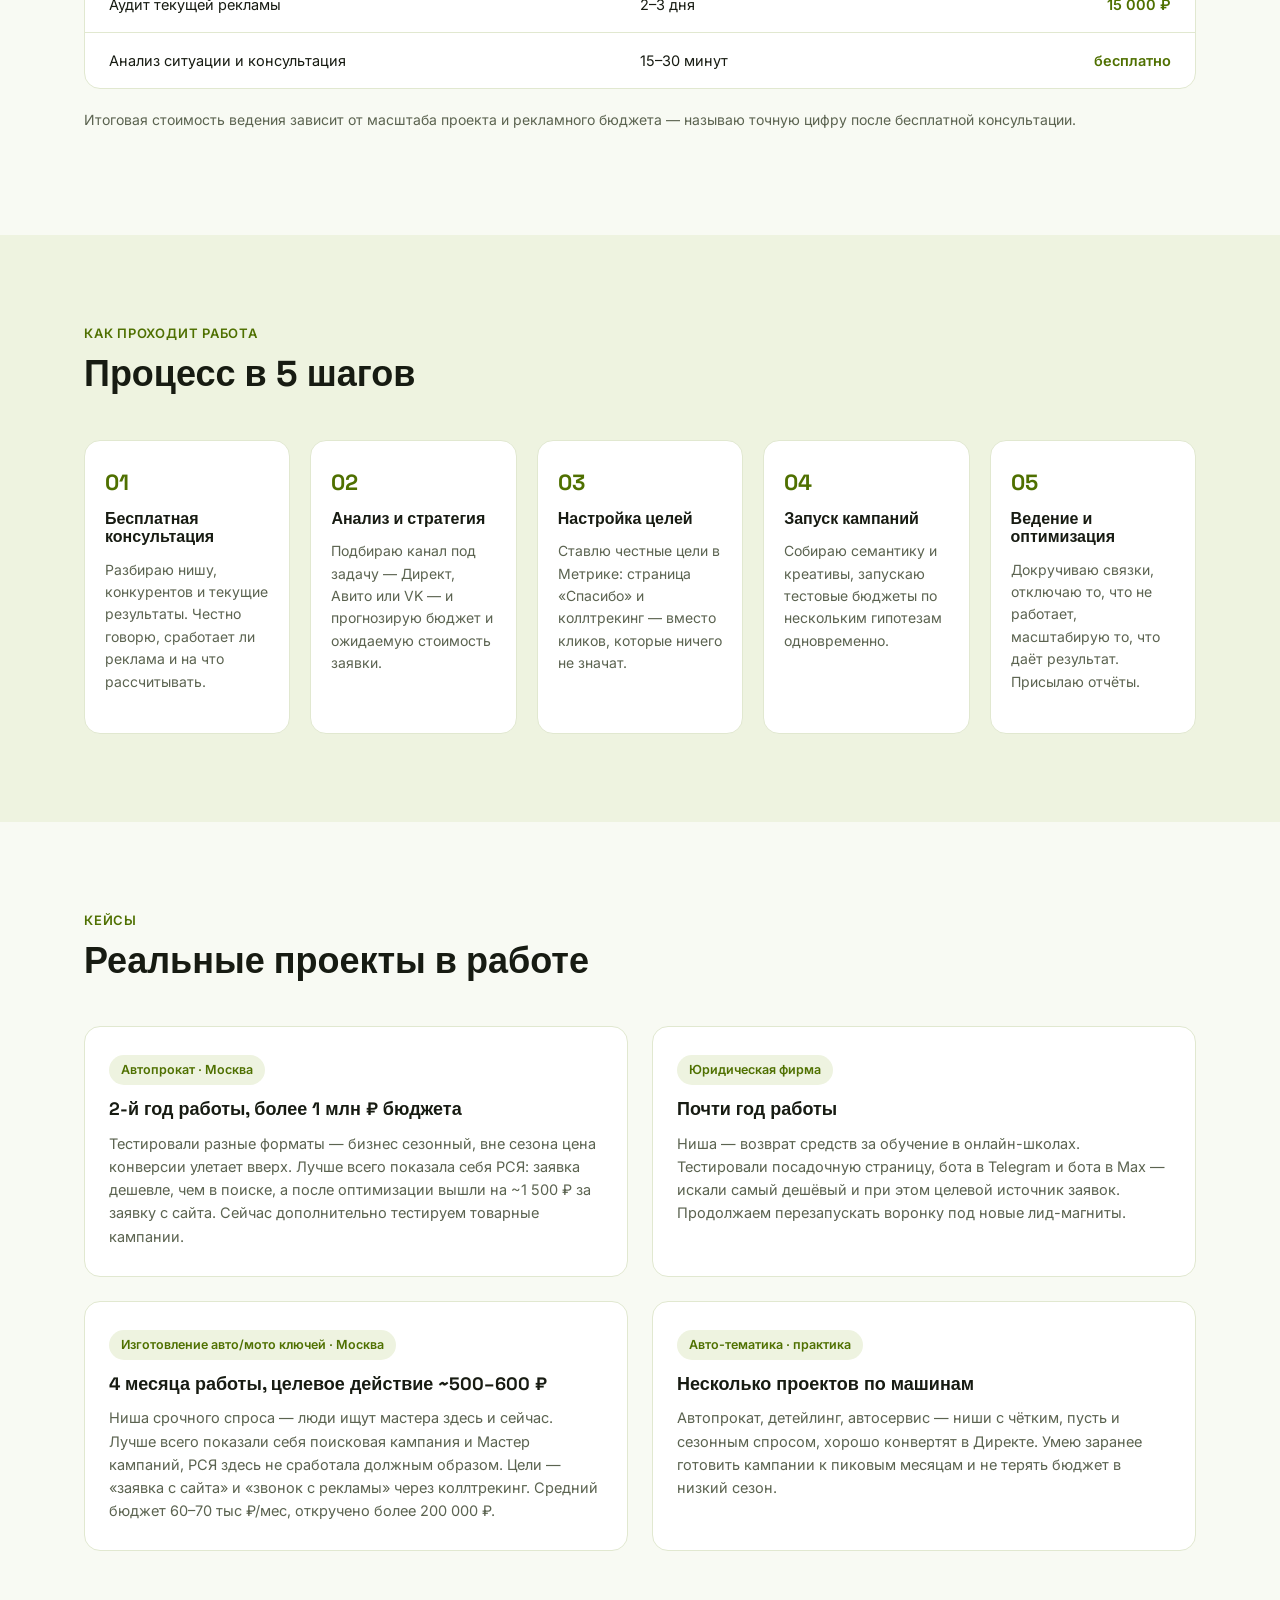
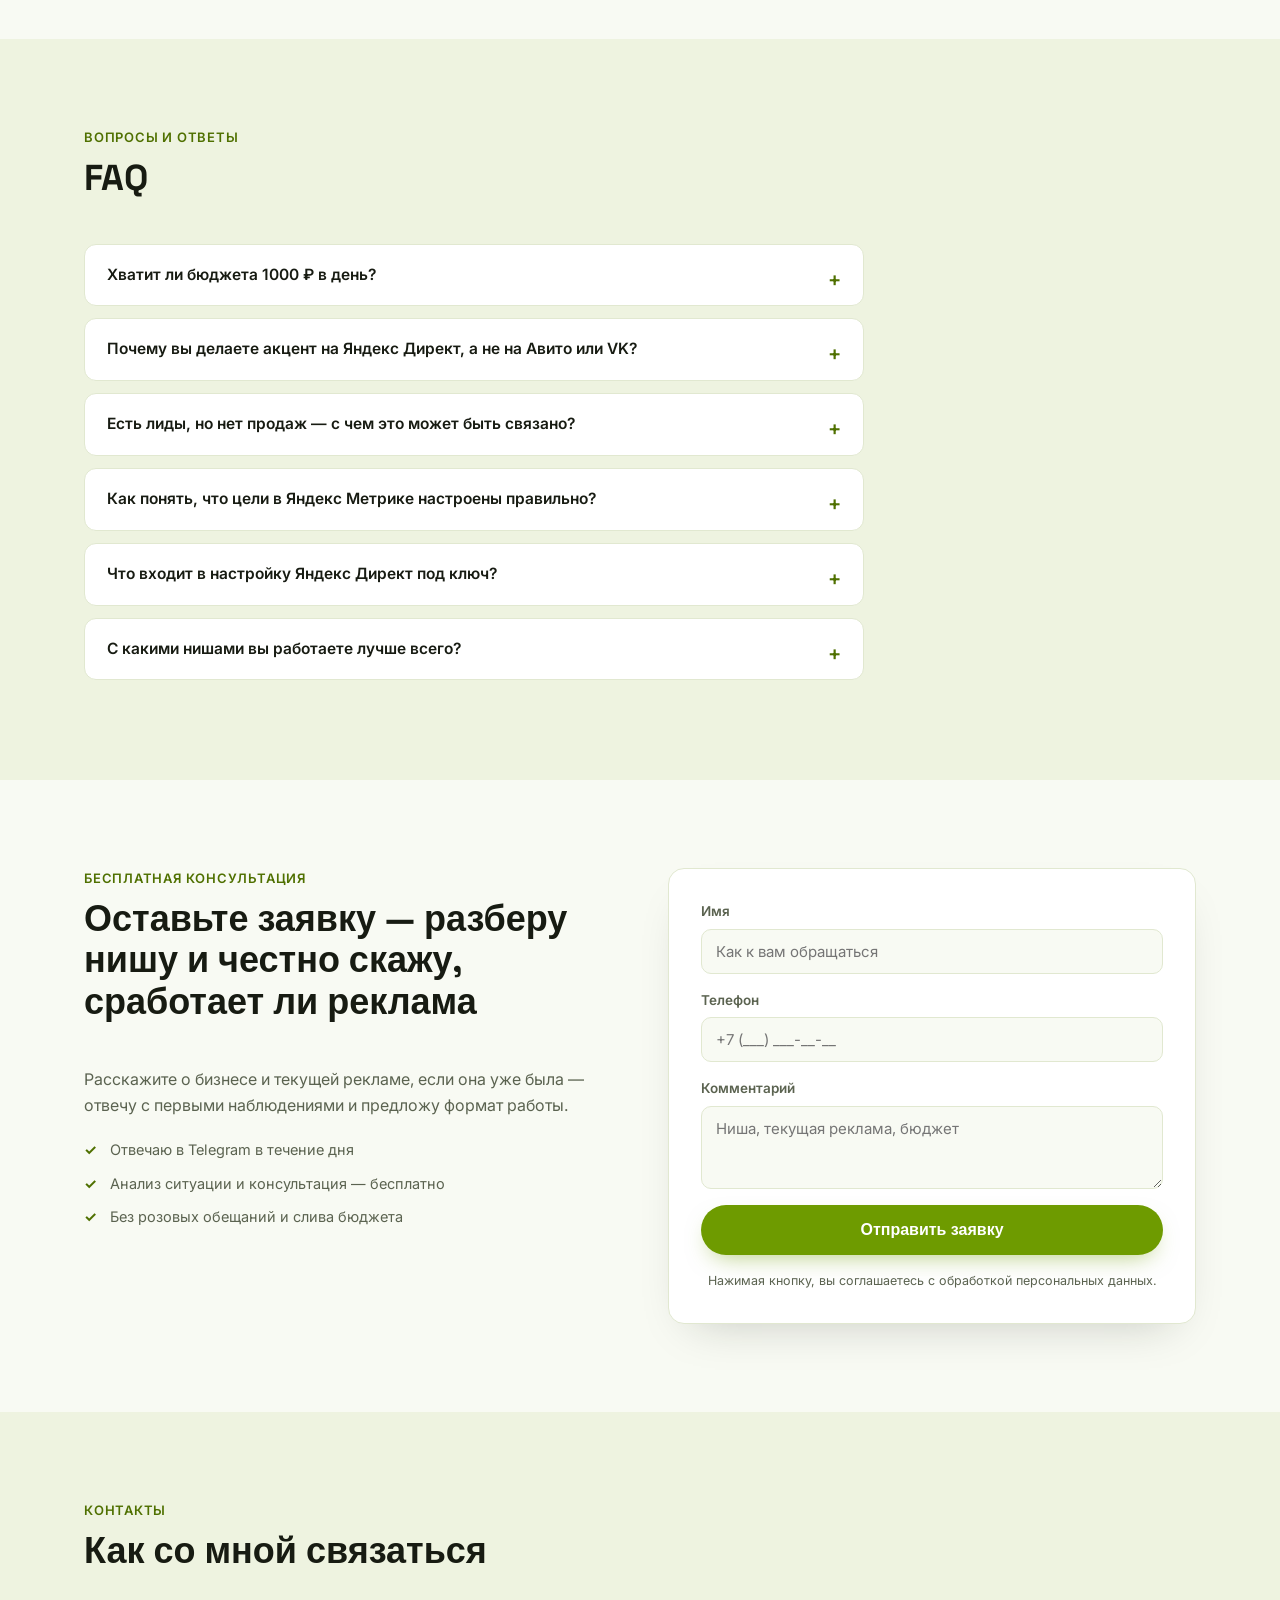
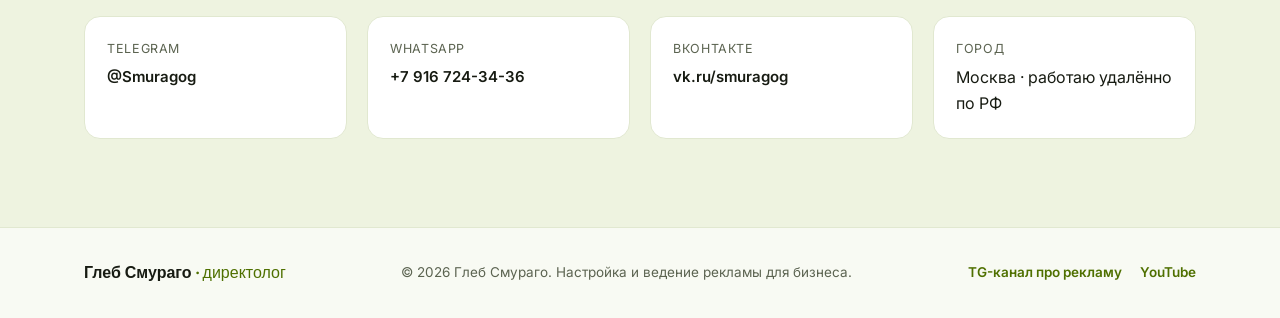
==== commit 15e88552: "add: fourth case (auto/moto key cutting) to site and presentation" ====
--- a/index.html
+++ b/index.html
@@ -247,7 +247,7 @@
     <div class="container">
       <p class="section__eyebrow">Кейсы</p>
       <h2 class="section__title">Реальные проекты в работе</h2>
-      <div class="grid grid--3">
+      <div class="grid grid--2">
         <div class="object">
           <span class="object__tag">Автопрокат · Москва</span>
           <h3>2-й год работы, более 1 млн ₽ бюджета</h3>
@@ -257,6 +257,11 @@
           <span class="object__tag">Юридическая фирма</span>
           <h3>Почти год работы</h3>
           <p>Ниша — возврат средств за обучение в онлайн-школах. Тестировали посадочную страницу, бота в Telegram и бота в Max — искали самый дешёвый и при этом целевой источник заявок. Продолжаем перезапускать воронку под новые лид-магниты.</p>
+        </div>
+        <div class="object">
+          <span class="object__tag">Изготовление авто/мото ключей · Москва</span>
+          <h3>4 месяца работы, целевое действие ~500–600 ₽</h3>
+          <p>Ниша срочного спроса — люди ищут мастера здесь и сейчас. Лучше всего показали себя поисковая кампания и Мастер кампаний, РСЯ здесь не сработала должным образом. Цели — «заявка с сайта» и «звонок с рекламы» через коллтрекинг. Средний бюджет 60–70 тыс ₽/мес, откручено более 200 000 ₽.</p>
         </div>
         <div class="object">
           <span class="object__tag">Авто-тематика · практика</span>
--- a/styles.css
+++ b/styles.css
@@ -166,6 +166,7 @@
 .grid { display: grid; gap: 24px; }
 .grid--4 { grid-template-columns: repeat(4, 1fr); }
 .grid--3 { grid-template-columns: repeat(3, 1fr); }
+.grid--2 { grid-template-columns: repeat(2, 1fr); }
 
 .adv, .service, .object {
   background: var(--surface);
@@ -389,7 +390,7 @@
 }
 @media (max-width: 560px) {
   .header__phone { display: none; }
-  .grid--4, .grid--3, .steps, .contacts { grid-template-columns: 1fr; }
+  .grid--4, .grid--3, .grid--2, .steps, .contacts { grid-template-columns: 1fr; }
   .hero { padding: 48px 0 64px; }
   .section { padding: 64px 0; }
   .price-row { grid-template-columns: 1.2fr 0.9fr 1fr; gap: 8px; }
